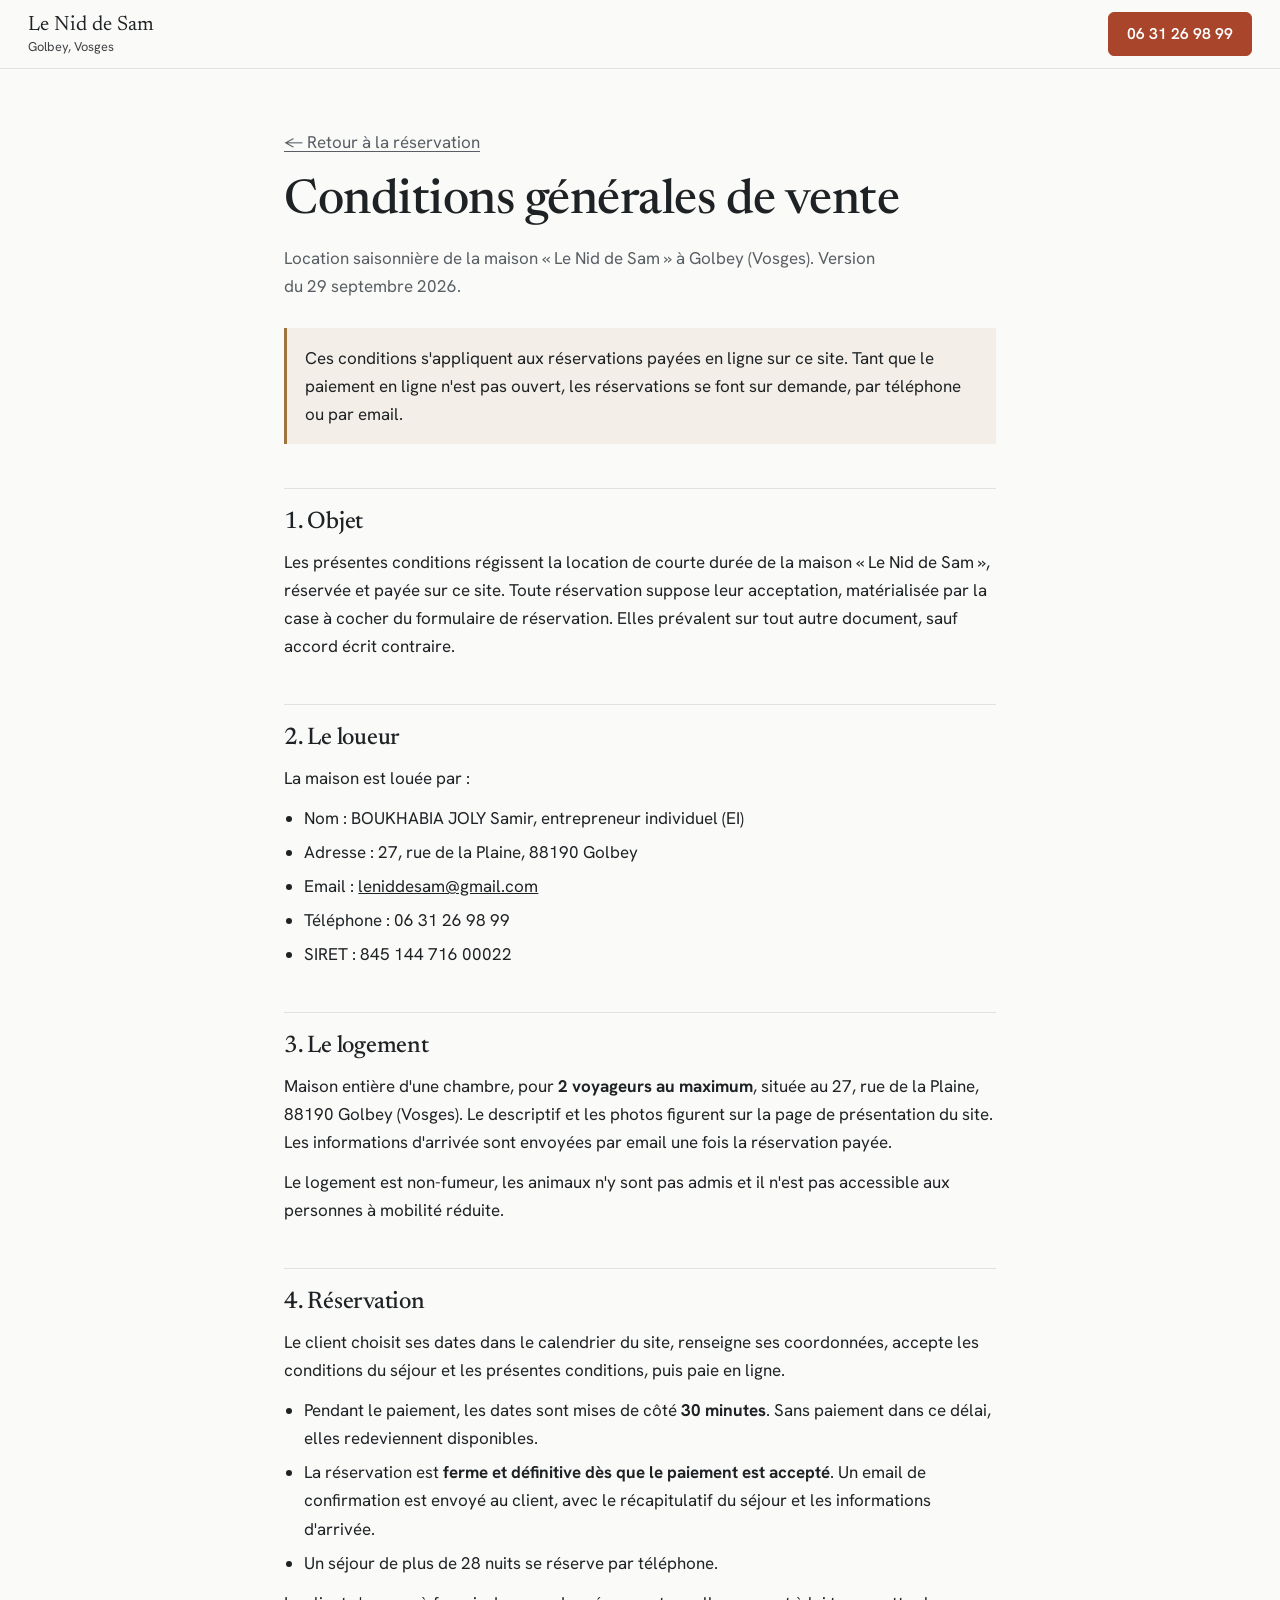
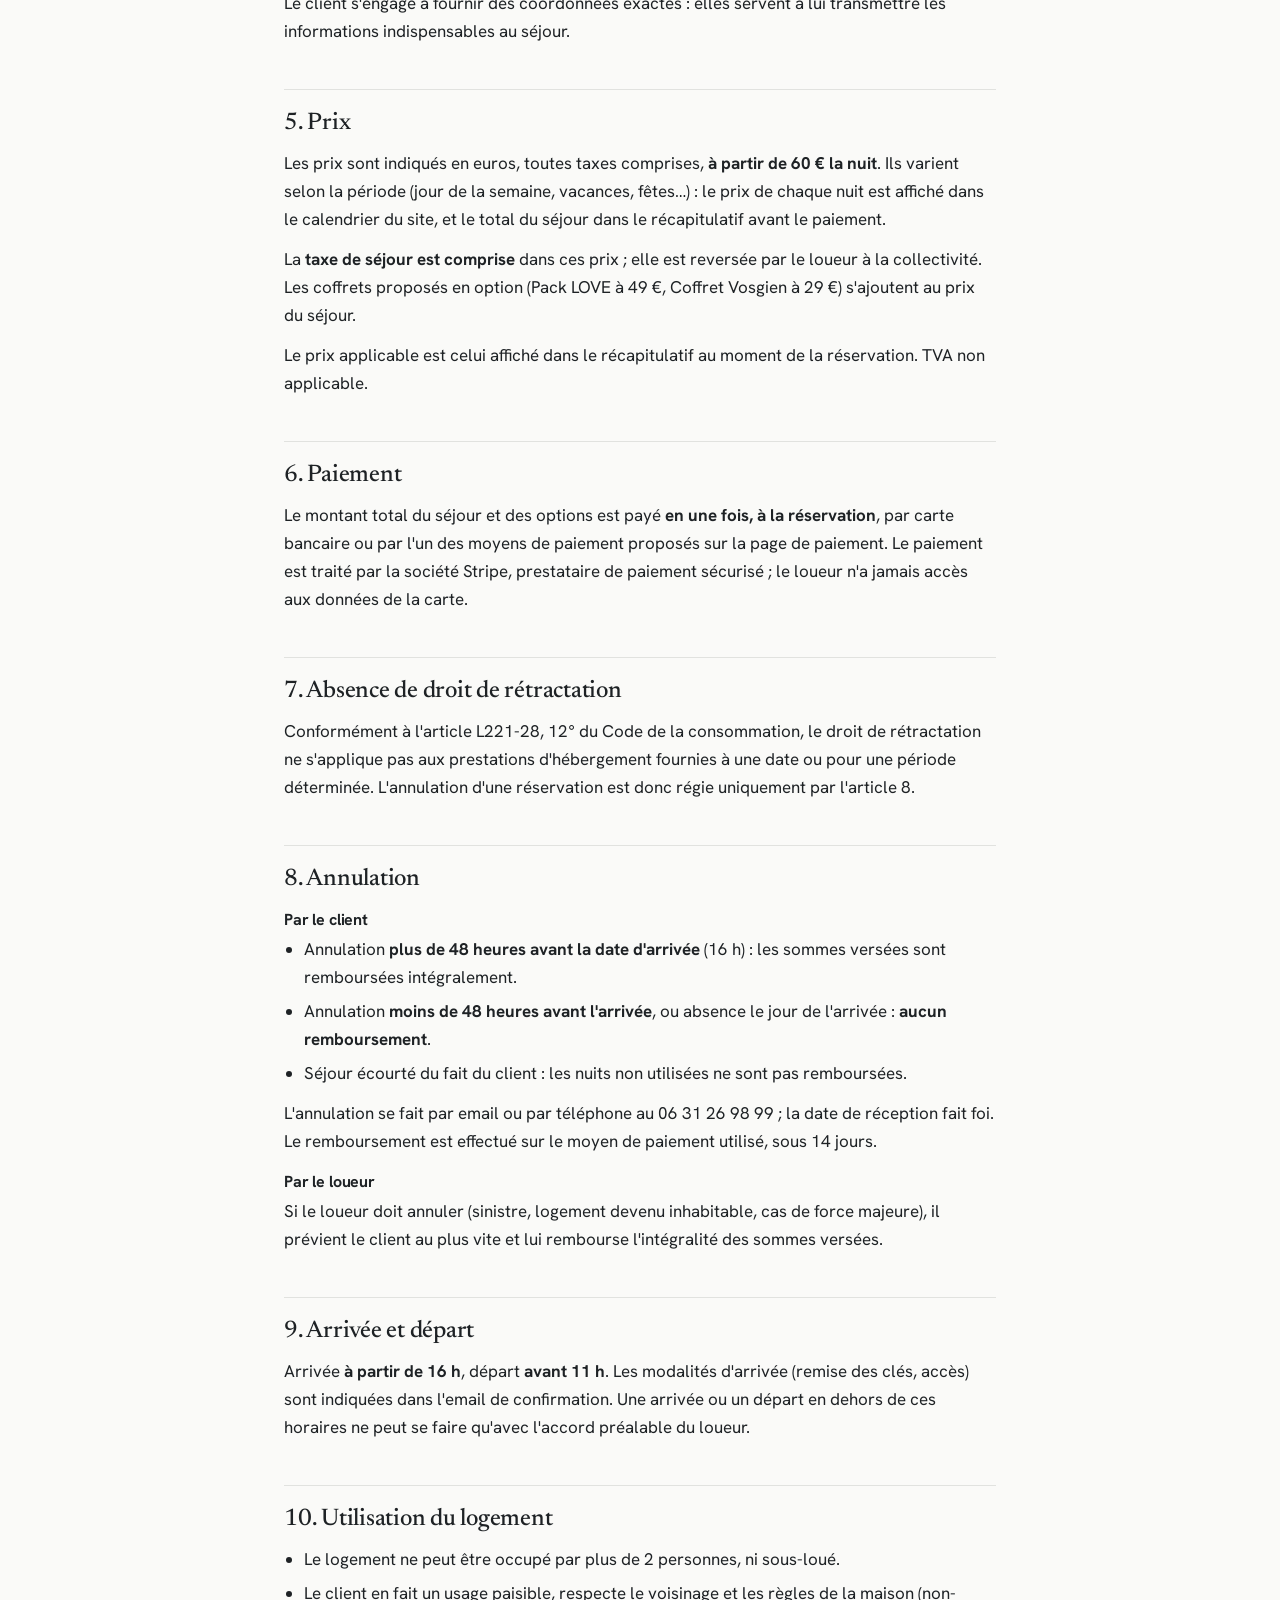
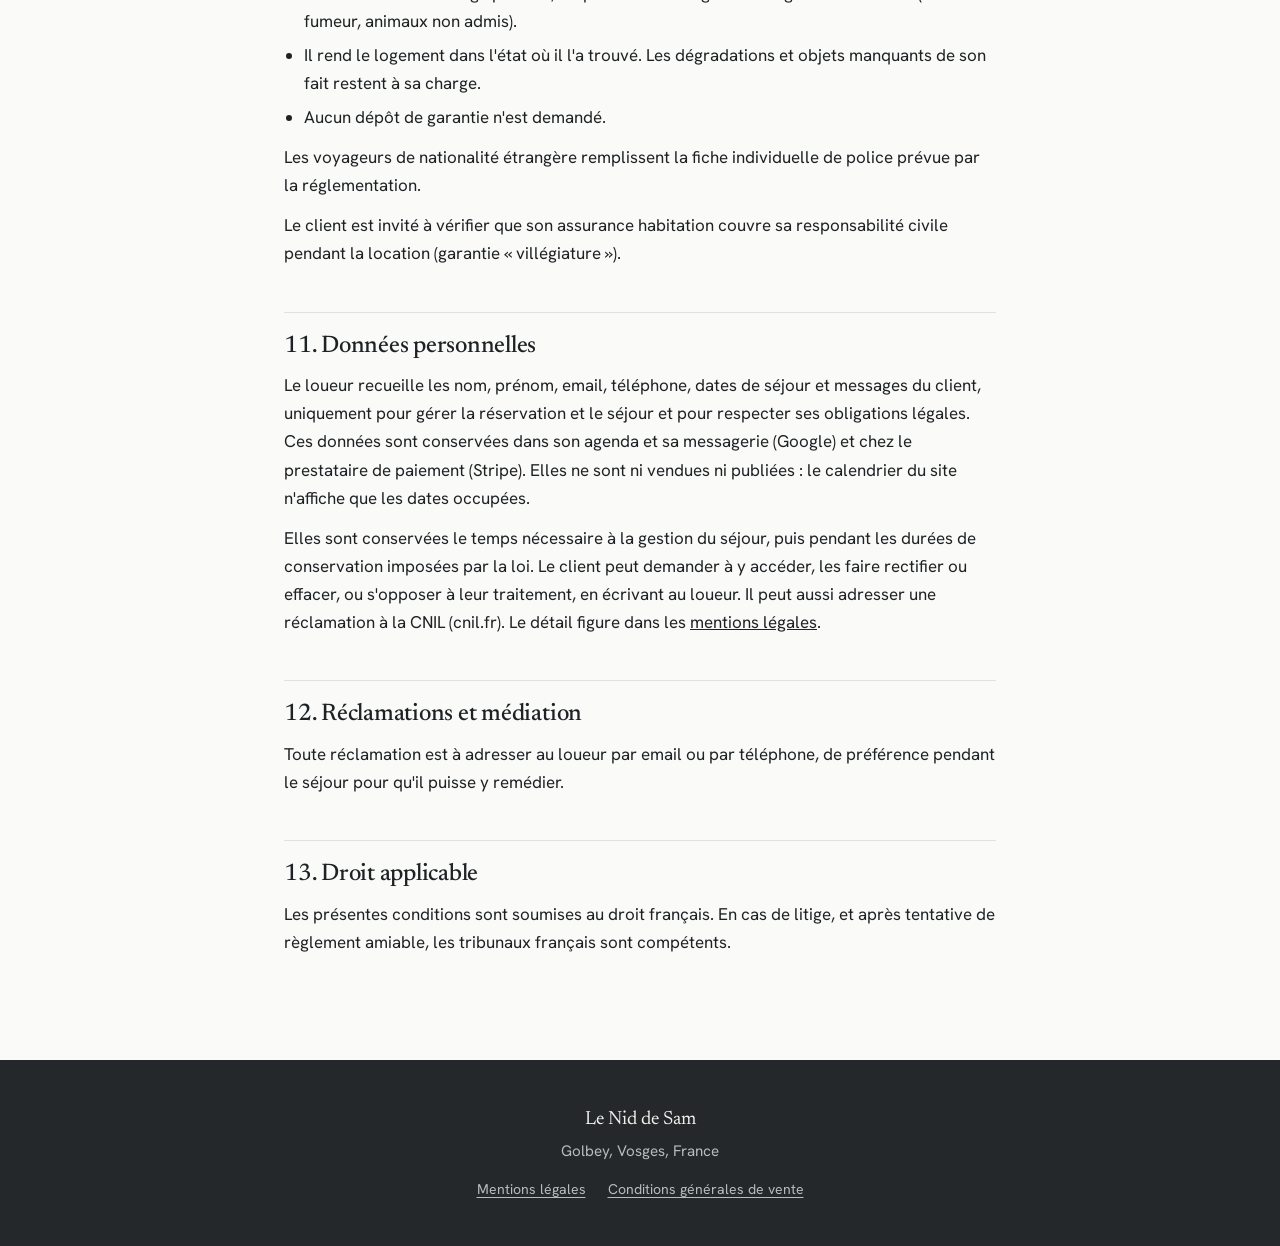
==== cgv.html @ ddf95704 "Conditions générales de vente et mentions légales, liées en pied de page Co-Authored-By: Claude Opus" ====
<!DOCTYPE html>
<html lang="fr">
<head>
<meta charset="UTF-8">
<meta name="viewport" content="width=device-width, initial-scale=1">
<title>Conditions générales de vente — Le Nid de Sam, Golbey</title>
<!-- À COMPLÉTER AVANT D'OUVRIR LE PAIEMENT EN LIGNE : numéro d'enregistrement (article 2) et médiateur (article 12), voir les commentaires ; relecture par un professionnel -->
<meta name="robots" content="noindex, nofollow">
<link rel="icon" href="data:image/svg+xml,<svg xmlns='http://www.w3.org/2000/svg' viewBox='0 0 32 32'><rect width='32' height='32' rx='7' fill='%2324282b'/><path d='M7 15.2 16 8l9 7.2' fill='none' stroke='white' stroke-width='2.4' stroke-linecap='round' stroke-linejoin='round'/><path d='M9.6 14.6V24h12.8v-9.4' fill='none' stroke='white' stroke-width='2.4' stroke-linecap='round' stroke-linejoin='round'/></svg>">
<link rel="preconnect" href="https://fonts.googleapis.com">
<link rel="preconnect" href="https://fonts.gstatic.com" crossorigin>
<link href="https://fonts.googleapis.com/css2?family=Hanken+Grotesk:wght@400;500;600;700&family=Newsreader:opsz,wght@6..72,400;6..72,500;6..72,600&display=swap" rel="stylesheet">
<link rel="stylesheet" href="style.css">
</head>
<body class="page-resa">

<header class="nav scrolled">
  <a class="brand" href="index.html">Le Nid de Sam<small>Golbey, Vosges</small></a>
  <a class="nav-reserver" href="tel:+33631269899" aria-label="Appeler le 06 31 26 98 99">06&nbsp;31&nbsp;26&nbsp;98&nbsp;99</a>
</header>

<main class="resa">
  <article class="wrap legal">
    <a class="retour" href="reservation.html">← Retour à la réservation</a>
    <h1>Conditions générales de vente</h1>
    <p class="lead">Location saisonnière de la maison «&nbsp;Le Nid de Sam&nbsp;» à Golbey (Vosges). Version du 29&nbsp;septembre 2026.</p>

    <p class="avis">Ces conditions s'appliquent aux réservations payées en ligne sur ce site. Tant que le paiement en ligne n'est pas ouvert, les réservations se font sur demande, par téléphone ou par email.</p>

    <h2>1. Objet</h2>
    <p>Les présentes conditions régissent la location de courte durée de la maison «&nbsp;Le Nid de Sam&nbsp;», réservée et payée sur ce site. Toute réservation suppose leur acceptation, matérialisée par la case à cocher du formulaire de réservation. Elles prévalent sur tout autre document, sauf accord écrit contraire.</p>

    <h2>2. Le loueur</h2>
    <p>La maison est louée par :</p>
    <ul>
      <li>Nom&nbsp;: BOUKHABIA JOLY Samir, entrepreneur individuel (EI)</li>
      <li>Adresse&nbsp;: 27, rue de la Plaine, 88190 Golbey</li>
      <li>Email&nbsp;: <a href="mailto:leniddesam@gmail.com">leniddesam@gmail.com</a></li>
      <li>Téléphone&nbsp;: 06 31 26 98 99</li>
      <!-- À AJOUTER : <li>Numéro d'enregistrement du meublé de tourisme (déclaration en mairie de Golbey)&nbsp;: …</li> -->
      <li>SIRET&nbsp;: 845 144 716 00022</li>
    </ul>

    <h2>3. Le logement</h2>
    <p>Maison entière d'une chambre, pour <b>2 voyageurs au maximum</b>, située au 27, rue de la Plaine, 88190 Golbey (Vosges). Le descriptif et les photos figurent sur la page de présentation du site. Les informations d'arrivée sont envoyées par email une fois la réservation payée.</p>
    <p>Le logement est non-fumeur, les animaux n'y sont pas admis et il n'est pas accessible aux personnes à mobilité réduite.</p>

    <h2>4. Réservation</h2>
    <p>Le client choisit ses dates dans le calendrier du site, renseigne ses coordonnées, accepte les conditions du séjour et les présentes conditions, puis paie en ligne.</p>
    <ul>
      <li>Pendant le paiement, les dates sont mises de côté <b>30 minutes</b>. Sans paiement dans ce délai, elles redeviennent disponibles.</li>
      <li>La réservation est <b>ferme et définitive dès que le paiement est accepté</b>. Un email de confirmation est envoyé au client, avec le récapitulatif du séjour et les informations d'arrivée.</li>
      <li>Un séjour de plus de 28 nuits se réserve par téléphone.</li>
    </ul>
    <p>Le client s'engage à fournir des coordonnées exactes&nbsp;: elles servent à lui transmettre les informations indispensables au séjour.</p>

    <h2>5. Prix</h2>
    <p>Les prix sont indiqués en euros, toutes taxes comprises, <b>à partir de 60&nbsp;€ la nuit</b>. Ils varient selon la période (jour de la semaine, vacances, fêtes…)&nbsp;: le prix de chaque nuit est affiché dans le calendrier du site, et le total du séjour dans le récapitulatif avant le paiement.</p>
    <p>La <b>taxe de séjour est comprise</b> dans ces prix&nbsp;; elle est reversée par le loueur à la collectivité. Les coffrets proposés en option (Pack LOVE à 49 €, Coffret Vosgien à 29 €) s'ajoutent au prix du séjour.</p>
    <p>Le prix applicable est celui affiché dans le récapitulatif au moment de la réservation. TVA non applicable.</p>

    <h2>6. Paiement</h2>
    <p>Le montant total du séjour et des options est payé <b>en une fois, à la réservation</b>, par carte bancaire ou par l'un des moyens de paiement proposés sur la page de paiement. Le paiement est traité par la société Stripe, prestataire de paiement sécurisé&nbsp;; le loueur n'a jamais accès aux données de la carte.</p>

    <h2>7. Absence de droit de rétractation</h2>
    <p>Conformément à l'article L221-28, 12° du Code de la consommation, le droit de rétractation ne s'applique pas aux prestations d'hébergement fournies à une date ou pour une période déterminée. L'annulation d'une réservation est donc régie uniquement par l'article 8.</p>

    <h2>8. Annulation</h2>
    <h3>Par le client</h3>
    <ul>
      <li>Annulation <b>plus de 48 heures avant la date d'arrivée</b> (16 h)&nbsp;: les sommes versées sont remboursées intégralement.</li>
      <li>Annulation <b>moins de 48 heures avant l'arrivée</b>, ou absence le jour de l'arrivée&nbsp;: <b>aucun remboursement</b>.</li>
      <li>Séjour écourté du fait du client&nbsp;: les nuits non utilisées ne sont pas remboursées.</li>
    </ul>
    <p>L'annulation se fait par email ou par téléphone au 06 31 26 98 99&nbsp;; la date de réception fait foi. Le remboursement est effectué sur le moyen de paiement utilisé, sous 14 jours.</p>
    <h3>Par le loueur</h3>
    <p>Si le loueur doit annuler (sinistre, logement devenu inhabitable, cas de force majeure), il prévient le client au plus vite et lui rembourse l'intégralité des sommes versées.</p>

    <h2>9. Arrivée et départ</h2>
    <p>Arrivée <b>à partir de 16 h</b>, départ <b>avant 11 h</b>. Les modalités d'arrivée (remise des clés, accès) sont indiquées dans l'email de confirmation. Une arrivée ou un départ en dehors de ces horaires ne peut se faire qu'avec l'accord préalable du loueur.</p>

    <h2>10. Utilisation du logement</h2>
    <ul>
      <li>Le logement ne peut être occupé par plus de 2 personnes, ni sous-loué.</li>
      <li>Le client en fait un usage paisible, respecte le voisinage et les règles de la maison (non-fumeur, animaux non admis).</li>
      <li>Il rend le logement dans l'état où il l'a trouvé. Les dégradations et objets manquants de son fait restent à sa charge.</li>
      <li>Aucun dépôt de garantie n'est demandé.</li>
    </ul>
    <p>Les voyageurs de nationalité étrangère remplissent la fiche individuelle de police prévue par la réglementation.</p>
    <p>Le client est invité à vérifier que son assurance habitation couvre sa responsabilité civile pendant la location (garantie «&nbsp;villégiature&nbsp;»).</p>

    <h2>11. Données personnelles</h2>
    <p>Le loueur recueille les nom, prénom, email, téléphone, dates de séjour et messages du client, uniquement pour gérer la réservation et le séjour et pour respecter ses obligations légales. Ces données sont conservées dans son agenda et sa messagerie (Google) et chez le prestataire de paiement (Stripe). Elles ne sont ni vendues ni publiées&nbsp;: le calendrier du site n'affiche que les dates occupées.</p>
    <p>Elles sont conservées le temps nécessaire à la gestion du séjour, puis pendant les durées de conservation imposées par la loi. Le client peut demander à y accéder, les faire rectifier ou effacer, ou s'opposer à leur traitement, en écrivant au loueur. Il peut aussi adresser une réclamation à la CNIL (cnil.fr). Le détail figure dans les <a href="mentions-legales.html">mentions légales</a>.</p>

    <h2>12. Réclamations et médiation</h2>
    <p>Toute réclamation est à adresser au loueur par email ou par téléphone, de préférence pendant le séjour pour qu'il puisse y remédier.</p>
    <!-- À AJOUTER (obligatoire avant l'ouverture du paiement) : <p>À défaut d'accord, le client consommateur peut recourir gratuitement au médiateur de la consommation&nbsp;: [nom, site internet et adresse du médiateur].</p> -->

    <h2>13. Droit applicable</h2>
    <p>Les présentes conditions sont soumises au droit français. En cas de litige, et après tentative de règlement amiable, les tribunaux français sont compétents.</p>
  </article>
</main>

<footer>
  <div class="brand-foot">Le Nid de Sam</div>
  <div>Golbey, Vosges, France</div>
  <nav class="foot-liens" aria-label="Informations légales"><a href="mentions-legales.html">Mentions légales</a><a href="cgv.html">Conditions générales de vente</a></nav>
</footer>

</body>
</html>
---- style.css ----
/* Le Nid de Sam — styles communs aux pages du site
   (index.html : présentation de la maison ; reservation.html : demande de
   réservation). Les couleurs et les polices sont regroupées dans :root. */

:root {
  /* Piste « Ardoise & chêne » : couleurs tirées de la maison elle-même
     (murs blancs, façades anthracite de la cuisine, chêne, tuile du toit) */
  --bg: #fafaf8;
  --surface: #ffffff;
  --ink: #1e2225;
  --ink-soft: #585e63;
  --wood: #a0743f;          /* chêne */
  --wood-dark: #7a5629;
  --terra: #a8452a;         /* tuile du toit : bouton principal */
  --terra-dark: #8e3920;
  --night: #24282b;         /* anthracite : bandes sombres */
  --night-ink: #f1f0ed;
  --night-soft: #b9bcbd;
  --nuit-accent: #d1a36a;   /* chêne clair, lisible sur l'anthracite */
  --line: #e1e2df;
  --champ: #cfd2d0;         /* bordure des champs et boutons ronds */
  --teinte: #f3efe8;        /* fond d'un choix coché, de l'estimation */
  --radius: 6px;
  --police-titre: 'Newsreader', Georgia, serif;
  --police-texte: 'Hanken Grotesk', system-ui, sans-serif;
}
* { margin: 0; padding: 0; box-sizing: border-box; }
/* Un élément masqué le reste, même si son style lui donne un affichage (flex, grid…) */
[hidden] { display: none !important; }
html { scroll-behavior: smooth; }
body {
  font-family: var(--police-texte);
  background: var(--bg);
  color: var(--ink);
  font-size: 17px;
  line-height: 1.65;
  -webkit-font-smoothing: antialiased;
}
h1, h2, h3 { font-family: var(--police-titre); font-weight: 500; line-height: 1.12; letter-spacing: -.01em; }
img { max-width: 100%; display: block; }
a { color: inherit; }
.wrap { max-width: 1120px; margin: 0 auto; padding: 0 24px; }

/* ---------- Nav ---------- */
header.nav {
  position: fixed; top: 0; left: 0; right: 0; z-index: 100;
  display: flex; align-items: center; justify-content: space-between;
  padding: 18px 28px;
  transition: background .3s ease, box-shadow .3s ease, padding .3s ease;
  color: #fff;
}
header.nav.scrolled {
  background: var(--bg);
  color: var(--ink);
  box-shadow: 0 1px 0 var(--line);
  padding: 12px 28px;
}
.brand { font-family: var(--police-titre); font-size: 1.3rem; text-decoration: none; line-height: 1.2; }
.brand small { display: block; font-family: var(--police-texte); font-size: .8rem; opacity: .85; }
nav.links { display: flex; gap: 28px; margin-left: auto; }
nav.links a {
  text-decoration: none; font-size: .98rem; font-weight: 500;
  padding: 4px 0; border-bottom: 1.5px solid transparent;
  transition: border-color .2s;
}
nav.links a:hover, nav.links a:focus-visible { border-bottom-color: currentColor; }
@media (max-width: 760px) { nav.links { display: none; } }
/* Bouton « Réserver » de l'en-tête : hors du menu, il reste visible sur téléphone */
.nav-reserver {
  margin-left: 28px; text-decoration: none; font-weight: 600; font-size: .98rem;
  padding: 8px 18px; border: 1.5px solid currentColor; border-radius: var(--radius);
  transition: background .2s, color .2s, border-color .2s;
}
.nav-reserver:hover { background: rgba(255, 255, 255, .14); }
header.nav.scrolled .nav-reserver { background: var(--terra); border-color: var(--terra); color: #fff; }
header.nav.scrolled .nav-reserver:hover { background: var(--terra-dark); border-color: var(--terra-dark); }
.nav-reserver:focus-visible { outline: 3px solid currentColor; outline-offset: 3px; }
@media (max-width: 760px) { .nav-reserver { margin-left: auto; padding: 7px 14px; font-size: .92rem; } }

/* ---------- Hero : la photo s'ouvre au défilement ---------- */
/* --p va de 0 (petite vignette) à 1 (plein écran). Valeur par défaut 1 :
   sans JavaScript, le hero s'affiche directement ouvert et lisible. */
/* padding: 0 indispensable — sinon le hero hérite du padding commun aux <section> */
.scroll-hero { position: relative; height: 260svh; padding: 0; }
.sh-stage {
  --p: 1;
  --w0: min(74vw, 330px);
  --h0: min(58svh, 440px);
  --ix: calc((100vw - var(--w0)) / 2 * (1 - var(--p)));
  --iy: calc((100svh - var(--h0)) / 2 * (1 - var(--p)));
  position: sticky; top: 0; height: 100svh;
  overflow: hidden; isolation: isolate; color: #fff;
}
/* Voile sombre en haut : garantit la lisibilité du menu à toutes les étapes */
.sh-stage::before {
  content: ""; position: absolute; top: 0; left: 0; right: 0; height: 190px; z-index: 2;
  background: linear-gradient(to bottom, rgba(14, 16, 17, .58), transparent);
  pointer-events: none;
}
/* Fond d'accueil : vidéo du paysage (remplace l'ancien flou).
   S'efface au fil du défilement, comme le faisait le flou (opacity 1 - p). */
.sh-bg {
  position: absolute; inset: 0; z-index: 0; overflow: hidden;
  background: #121415 url('img/paysage-poster.jpg') center / cover no-repeat;
  /* L'assombrissement est posé ici, sur le conteneur : il s'applique donc de
     façon identique à l'image de repli (poster = 1re image de la vidéo) ET à
     la vidéo. Si la vidéo ne se lance pas, le repli est exactement cette
     première image, au même rendu que la vidéo. */
  filter: brightness(.6) saturate(.95);
  opacity: calc(1 - var(--p));
}
.sh-bg video {
  position: absolute; inset: 0; width: 100%; height: 100%;
  object-fit: cover; object-position: center;
  opacity: 0; transition: opacity .8s ease;
}
.sh-bg video.pret { opacity: 1; }
.sh-media {
  position: absolute; inset: 0; z-index: 1;
  clip-path: inset(var(--iy) var(--ix) var(--iy) var(--ix) round calc(26px * (1 - var(--p))));
  will-change: clip-path;
}
.sh-media img {
  /* --shift décale l'image quand elle est réduite, pour que la vignette
     cadre sur la porte d'entrée (vers 81 % de la largeur de maison.jpg).
     Il revient à 0 en s'ouvrant. Valeur négative = image poussée vers la
     gauche. -34 % centre la porte ; la limite au-delà de laquelle le bord
     droit de l'image entrerait dans la vignette est d'environ -37 % (à
     901 px de large). Sur petits écrans, c'est object-position qui cadre. */
  --shift: -34%;
  width: 100%; height: 100%; object-fit: cover; object-position: 34% 62%;
  transform: translateX(calc(var(--shift) * (1 - var(--p)))) scale(calc(1.12 - .12 * var(--p)));
}
/* Écrans étroits : l'image déborde en largeur, on cadre sur la porte
   d'entrée, dans la partie droite de la photo */
@media (max-width: 900px) { .sh-media img { --shift: 0%; object-position: 95% 62%; } }
.sh-media::after {
  content: ""; position: absolute; inset: 0;
  background: linear-gradient(to top, rgba(16, 18, 19, .86) 0%, rgba(16, 18, 19, .55) 30%, rgba(16, 18, 19, .12) 58%, rgba(16, 18, 19, .28) 100%);
  opacity: var(--p);
}
/* Le texte occupe plus de hauteur sur mobile : voile plus soutenu */
@media (max-width: 760px) {
  .sh-media::after {
    background: linear-gradient(to top, rgba(16, 18, 19, .9) 0%, rgba(16, 18, 19, .72) 40%, rgba(16, 18, 19, .25) 70%, rgba(16, 18, 19, .3) 100%);
  }
}
/* Le nom de la maison, scindé en deux moitiés qui s'écartent */
.sh-titles {
  --split: clamp(150px, 46vw, 660px);
  position: absolute; inset: 0; z-index: 2; pointer-events: none;
  display: flex; align-items: center; justify-content: center;
  gap: calc(14px + var(--split) * var(--p));
  opacity: clamp(0, calc(1 - (var(--p) - .58) * 2.6), 1);
}
.sh-titles span {
  font-family: var(--police-titre); font-weight: 500;
  font-size: clamp(2.1rem, 6.6vw, 5rem); line-height: 1; white-space: nowrap;
  text-shadow: 0 2px 30px rgba(0, 0, 0, .5);
}
.sh-hint {
  position: absolute; z-index: 3; left: 0; right: 0; bottom: 34px; text-align: center;
  font-size: .92rem; color: #ebeae6; opacity: clamp(0, calc(1 - var(--p) * 3.4), 1);
}
.sh-hint svg { width: 18px; height: 18px; margin: 8px auto 0; animation: shBob 2.2s ease-in-out infinite; }
@keyframes shBob { 0%, 100% { transform: translateY(0); } 50% { transform: translateY(7px); } }
.sh-copy {
  --in: clamp(0, calc((var(--p) - .70) * 4), 1);
  position: absolute; z-index: 3; left: 0; right: 0; bottom: 0;
  padding-bottom: clamp(40px, 8svh, 80px);
  opacity: var(--in);
  transform: translateY(calc(26px * (1 - var(--in))));
}
.sh-copy h1 { font-size: clamp(2rem, 4.8vw, 3.4rem); max-width: 16ch; text-wrap: balance; }
.sh-copy p.lede { margin-top: 16px; max-width: 50ch; font-size: 1.08rem; color: #f1f0ed; }
@media (max-width: 760px) { .sh-copy p.lede { display: none; } }
/* Les points clés en une ligne de texte, séparés par des points médians */
.sh-facts { margin-top: 18px; font-size: 1rem; color: #ebeae6; display: flex; flex-wrap: wrap; row-gap: 2px; }
.sh-facts span { white-space: nowrap; }
/* Séparateur après chaque élément (sauf le dernier) : au retour à la ligne,
   il reste en fin de ligne plutôt que d'ouvrir la suivante */
.sh-facts span:not(:last-child)::after { content: "·"; margin: 0 .55em; opacity: .7; }
.sh-copy .cta-row { margin-top: 28px; display: flex; gap: 12px 14px; flex-wrap: wrap; align-items: center; }

.btn {
  display: inline-flex; align-items: center; justify-content: center;
  font-family: var(--police-texte); font-size: 1rem; font-weight: 700;
  text-decoration: none; border: none;
  padding: 15px 28px; min-height: 48px; border-radius: var(--radius); cursor: pointer;
  transition: background .2s ease;
}
.btn-primary { background: var(--terra); color: #fff; }
.btn-primary:hover { background: var(--terra-dark); }
.btn:focus-visible { outline: 3px solid var(--ink); outline-offset: 3px; }
/* Sur la photo sombre de l'accueil, le contour de focus passe en blanc */
.sh-copy .btn:focus-visible, .sh-copy .link-light:focus-visible { outline: 3px solid #fff; outline-offset: 3px; }
/* Action secondaire : un simple lien, pour ne garder qu'un bouton par écran */
.link-light {
  color: #fff; font-weight: 600; text-decoration: underline;
  text-underline-offset: 5px; text-decoration-thickness: 1px;
}
.link-light:hover { text-decoration-thickness: 2px; }
/* Bouton téléphone, à côté de « Réserver » sur la photo de l'accueil */
.btn-tel {
  gap: 10px; color: #fff; border: 1.5px solid rgba(255, 255, 255, .75);
  background: rgba(0, 0, 0, .18); font-variant-numeric: tabular-nums; white-space: nowrap;
}
.btn-tel:hover { background: rgba(255, 255, 255, .14); }
.btn-tel svg { width: 18px; height: 18px; flex: none; }
@media (max-width: 420px) { .sh-copy .cta-row .btn { flex: 1 1 100%; } }

/* ---------- Sections ---------- */
section { padding: 104px 0; }
h2.title { font-size: clamp(1.9rem, 3.6vw, 2.75rem); text-wrap: balance; }
.lead { color: var(--ink-soft); max-width: 60ch; }
/* Apparition douce : ne masque le contenu que si JavaScript tourne */
.js .reveal { opacity: 0; transform: translateY(20px); transition: opacity .6s ease, transform .6s ease; }
.js .reveal.visible { opacity: 1; transform: none; }
@media (prefers-reduced-motion: reduce) {
  html { scroll-behavior: auto; }
  .js .reveal { opacity: 1; transform: none; transition: none; }
  /* Pas d'expansion : le hero est ouvert d'emblée, sur une hauteur d'écran normale */
  .scroll-hero { height: 100svh; }
  .sh-hint svg { animation: none; }
}

/* ---------- Logement ---------- */
.logement { padding-top: 128px; }
.intro { display: grid; grid-template-columns: 5fr 7fr; gap: 64px; align-items: start; }
@media (min-width: 861px) { .intro h2, .contact-grid h2 { max-width: 12ch; } }
.intro p { color: var(--ink-soft); margin-bottom: 16px; max-width: 60ch; }
.intro p:first-child { font-size: 1.2rem; color: var(--ink); }
@media (max-width: 860px) { .intro { grid-template-columns: 1fr; gap: 24px; } }

/* La maison pièce par pièce : une fiche en lignes, sans cartes */
.fiche { margin-top: 80px; border-top: 1px solid var(--ink); }
.fiche h3 { font-size: 1.05rem; font-family: var(--police-texte); font-weight: 700; padding: 18px 0 6px; }
.fiche dl { display: grid; grid-template-columns: 5fr 7fr; column-gap: 64px; }
.fiche dt, .fiche dd { padding: 20px 0; border-bottom: 1px solid var(--line); }
.fiche dt { font-family: var(--police-titre); font-size: 1.3rem; }
.fiche dd { color: var(--ink-soft); }
@media (max-width: 860px) {
  .fiche dl { grid-template-columns: 1fr; }
  .fiche dt { border-bottom: none; padding-bottom: 2px; }
  .fiche dd { padding-top: 0; }
}

/* ---------- Photos ---------- */
.photos { padding-top: 40px; }
.photos-head { display: flex; justify-content: space-between; align-items: baseline; gap: 24px; flex-wrap: wrap; margin-bottom: 28px; }
.photos-head p { color: var(--ink-soft); font-size: .95rem; max-width: 44ch; }
.gallery { display: grid; gap: 36px; }
/* flex-grow proportionnel au ratio de chaque photo, base 0 : toutes les
   photos d'une rangée ont exactement la même hauteur, sans recadrage */
.g-row { display: flex; gap: 16px; align-items: flex-start; }
.g-row .shot { flex: var(--r) 1 0; min-width: 0; }
.shot { margin: 0; display: flex; flex-direction: column; gap: 8px; }
.tile {
  display: block; width: 100%; aspect-ratio: var(--r); overflow: hidden; border-radius: var(--radius);
  border: none; padding: 0; cursor: zoom-in; background: var(--line);
}
.tile img { width: 100%; height: 100%; object-fit: cover; }
.tile:focus-visible { outline: 3px solid var(--terra); outline-offset: 3px; }
.shot figcaption { font-size: .92rem; color: var(--ink-soft); }
/* Téléphone : grille à 2 colonnes, les photos en largeur occupent toute
   la ligne, les photos en hauteur se rangent par deux */
@media (max-width: 760px) {
  .gallery { grid-template-columns: 1fr 1fr; grid-auto-flow: dense; gap: 22px 12px; }
  .g-row { display: contents; }
  .shot.paysage { grid-column: 1 / -1; }
  .shot:not(.paysage) .tile { aspect-ratio: 3 / 4; }
}

/* ---------- Lightbox ---------- */
dialog.lightbox {
  border: none; background: rgba(14, 16, 17, .93); padding: 0;
  width: 100vw; height: 100vh; max-width: 100vw; max-height: 100vh;
}
dialog.lightbox::backdrop { background: rgba(14, 16, 17, .8); }
.lightbox figure {
  width: 100%; height: 100%; display: flex; flex-direction: column; gap: 12px;
  align-items: center; justify-content: center; padding: 64px 72px 24px;
}
.lightbox img { max-width: 100%; max-height: calc(100% - 40px); object-fit: contain; border-radius: 4px; }
.lightbox figcaption { color: #e6e6e3; font-size: .95rem; text-align: center; }
.lightbox .close, .lightbox .nav-lb {
  position: absolute; width: 48px; height: 48px;
  border-radius: 50%; border: 1px solid rgba(255, 255, 255, .4);
  background: rgba(255, 255, 255, .1); color: #fff; font-size: 1.6rem; line-height: 1;
  cursor: pointer; display: grid; place-items: center;
}
.lightbox .close { top: 18px; right: 18px; }
.lightbox .nav-lb { top: 50%; transform: translateY(-50%); font-size: 2rem; padding-bottom: 4px; }
.lightbox .prev { left: 14px; }
.lightbox .next { right: 14px; }
.lightbox .nav-lb[hidden] { display: none; }
.lightbox .close:hover, .lightbox .nav-lb:hover { background: rgba(255, 255, 255, .25); }
@media (max-width: 640px) {
  .lightbox figure { padding: 64px 12px 84px; }
  .lightbox .nav-lb { top: auto; bottom: 18px; transform: none; }
  .lightbox .prev { left: calc(50% - 60px); }
  .lightbox .next { right: calc(50% - 60px); }
}

/* ---------- Coffrets : bande sombre, pour rompre le rythme ---------- */
.coffrets { background: var(--night); color: var(--night-ink); padding: 112px 0; }
.coffrets-grid { display: grid; grid-template-columns: 5fr 7fr; gap: 72px; align-items: start; }
.coffret-photo { margin: 0; display: flex; flex-direction: column; gap: 10px; }
.coffret-photo .tile { aspect-ratio: 3 / 4; }
.coffret-photo figcaption { font-size: .92rem; color: var(--night-soft); }
.coffrets-head p { color: var(--night-soft); max-width: 52ch; margin-top: 18px; }
.offres { margin-top: 44px; border-top: 1px solid rgba(241, 240, 237, .2); }
.offre { padding: 30px 0 30px; }
.offre + .offre { border-top: 1px solid rgba(241, 240, 237, .2); }
.offre-top { display: flex; justify-content: space-between; align-items: baseline; gap: 16px; }
.offre h3 { font-size: 1.75rem; }
.offre .price { font-family: var(--police-titre); font-size: 1.4rem; color: var(--nuit-accent); white-space: nowrap; }
.offre p { color: var(--night-soft); margin-top: 10px; }
.offre ul { margin-top: 18px; padding-left: 1.1em; color: var(--night-ink); }
.offre li { padding: 3px 0; }
.offre li::marker { color: var(--nuit-accent); }
.coffrets .note { margin-top: 8px; color: var(--night-soft); font-size: .95rem; }
.coffrets .note a { color: var(--night-ink); text-underline-offset: 4px; }
@media (max-width: 860px) {
  .coffrets-grid { grid-template-columns: 1fr; gap: 40px; }
  /* Sur téléphone, la photo vient après le texte, près de l'offre qu'elle illustre */
  .coffret-photo { order: 2; }
  .coffret-photo .tile { aspect-ratio: 4 / 5; }
}

/* ---------- Autour : photo et liste côte à côte ---------- */
.autour { padding: 120px 0 104px; }
.around-grid { display: grid; grid-template-columns: 6fr 5fr; gap: 72px; align-items: start; }
.around-grid h2 { margin-bottom: 16px; }
.moselle { margin: 0; }
.moselle img { width: 100%; aspect-ratio: 4 / 5; object-fit: cover; object-position: center 60%; border-radius: var(--radius); }
.moselle figcaption { margin-top: 10px; font-size: .92rem; color: var(--ink-soft); }
ul.spots { list-style: none; margin-top: 36px; border-top: 1px solid var(--line); }
.spot { padding: 18px 0; border-bottom: 1px solid var(--line); }
.spot b { display: block; font-size: 1.05rem; }
.spot span { color: var(--ink-soft); }
@media (max-width: 860px) {
  .around-grid { grid-template-columns: 1fr; gap: 40px; }
  .around-grid .moselle { order: 2; }
  .moselle img { aspect-ratio: 4 / 3; }
}

/* ---------- Infos pratiques ---------- */
.infos { background: var(--surface); padding: 88px 0; border-top: 1px solid var(--line); border-bottom: 1px solid var(--line); }
.info-grid { display: grid; grid-template-columns: repeat(3, 1fr); gap: 36px 40px; margin-top: 40px; }
@media (max-width: 960px) and (min-width: 761px) { .info-grid { grid-template-columns: 1fr 1fr; } }
.info b { display: block; font-size: .95rem; color: var(--ink-soft); font-weight: 500; margin-bottom: 4px; }
.info span { font-family: var(--police-titre); font-size: 1.35rem; }
.info small { display: block; font-size: .95rem; color: var(--ink-soft); margin-top: 4px; }
@media (max-width: 760px) { .info-grid { grid-template-columns: 1fr; gap: 24px; } }
.regles { display: flex; flex-wrap: wrap; gap: 12px 36px; list-style: none; margin-top: 48px; padding-top: 24px; border-top: 1px solid var(--line); }
.regle { display: inline-flex; align-items: center; gap: 10px; }
.regle svg { width: 20px; height: 20px; color: var(--wood-dark); flex: none; }

/* ---------- Disponibilités ---------- */
.dispos { padding: 104px 0 0; }
.dispos-head .lead { margin-top: 14px; }
.cal { position: relative; margin-top: 40px; }
/* Flèches alignées sur la ligne des noms de mois */
.cal-nav { position: absolute; top: -6px; right: 0; display: flex; gap: 8px; }
.cal-btn {
  width: 44px; height: 44px; border-radius: 50%; border: 1px solid var(--champ);
  background: var(--surface); color: var(--ink); font-size: 1.5rem; line-height: 1;
  cursor: pointer; display: grid; place-items: center; padding-bottom: 3px;
}
.cal-btn:hover:not(:disabled) { border-color: var(--wood-dark); }
.cal-btn:disabled { opacity: .35; cursor: default; }
.cal-btn:focus-visible { outline: 3px solid var(--terra); outline-offset: 2px; }
.cal-mois { display: grid; grid-template-columns: 1fr 1fr; gap: 56px; }
.mois { width: 100%; border-collapse: collapse; table-layout: fixed; }
.mois caption {
  text-align: left; font-family: var(--police-titre); font-size: 1.35rem;
  padding: 0 0 16px; text-transform: capitalize;
}
.mois th { font-size: .85rem; font-weight: 600; color: var(--ink-soft); padding-bottom: 8px; }
.mois abbr { text-decoration: none; }
.mois td { padding: 2px; text-align: center; }
.case {
  display: flex; flex-direction: column; align-items: center; justify-content: center;
  height: 52px; border-radius: 4px; line-height: 1.15;
  font-size: .98rem; font-variant-numeric: tabular-nums;
}
/* Prix de la nuit, sous la date (nuits libres uniquement) */
.case .prix { font-size: .74rem; color: var(--ink-soft); margin-top: 3px; white-space: nowrap; }
.case.libre { background: var(--surface); border: 1px solid var(--line); }
.case.pris {
  color: #6f7579; text-decoration: line-through; text-decoration-color: var(--terra);
  background: repeating-linear-gradient(135deg, #eeeeeb 0 5px, #e3e4e1 5px 10px);
}
.case.passe { color: #aeb2b4; }
.case.aujourdhui { box-shadow: inset 0 0 0 2px var(--wood-dark); font-weight: 700; }
.legende {
  margin-top: 20px; font-size: .92rem; color: var(--ink-soft);
  display: flex; flex-wrap: wrap; align-items: center; gap: 10px 24px;
}
.cle { display: inline-flex; align-items: center; gap: 8px; }
.vh { position: absolute; width: 1px; height: 1px; overflow: hidden; clip-path: inset(50%); white-space: nowrap; }
.cle .case { width: 34px; height: 30px; font-size: .85rem; }
/* Page de réservation : dates cliquables dans le calendrier */
button.case { width: 100%; font: inherit; color: inherit; cursor: pointer; padding: 0; }
button.case.libre:hover { border-color: var(--ink); }
button.case:focus-visible { outline: 3px solid var(--terra); outline-offset: 1px; position: relative; z-index: 1; }
.case.entre { background: var(--teinte); border-color: #dfd3bf; }
.case.debut, .case.fin { background: var(--ink); color: #fff; border-color: var(--ink); text-decoration: none; }
.case.debut .prix, .case.fin .prix { color: #c9ccce; }
.cal-choix { margin-top: 14px; min-height: 1.6em; font-weight: 600; }
.dispos-action { margin-top: 28px; }
@media (max-width: 760px) {
  .cal-mois { grid-template-columns: 1fr; }
  .mois:nth-child(2) { display: none; }
  .mois td { padding: 1.5px; }
  .case { height: 48px; font-size: .92rem; }
  .case .prix { font-size: .68rem; margin-top: 2px; }
}

/* ---------- Contact : texte à gauche, formulaire à droite ---------- */
.contact { padding: 112px 0 120px; }
.contact-grid { display: grid; grid-template-columns: 5fr 7fr; gap: 64px; align-items: start; }
.contact-grid h2 { margin-bottom: 16px; }
.contact-grid .lead { margin-bottom: 18px; }
.contact .alt { font-size: .95rem; color: var(--ink-soft); }
.contact-autres { color: var(--ink-soft); margin-bottom: 14px; max-width: 52ch; }
.contact-autres a, .recap a { color: var(--ink); font-weight: 600; text-underline-offset: 3px; }
@media (max-width: 860px) { .contact-grid { grid-template-columns: 1fr; gap: 32px; } }
.form-card { background: var(--surface); border: 1px solid var(--line); border-radius: var(--radius); padding: 36px; }
.form-grid { display: grid; grid-template-columns: 1fr 1fr; gap: 20px; }
.field { display: flex; flex-direction: column; gap: 6px; }
.field.full { grid-column: 1 / -1; }
.field > label, .field > .label { font-size: .95rem; font-weight: 600; color: var(--ink); }
.field label .req { color: var(--terra-dark); }
/* Champs de saisie uniquement : les boutons radio et cases à cocher gardent leur taille */
.field input:not([type="radio"]):not([type="checkbox"]), .field select, .field textarea {
  font-family: var(--police-texte); font-size: 1rem; color: var(--ink);
  background: var(--bg); border: 1px solid var(--champ); border-radius: var(--radius);
  padding: 12px 14px; min-height: 48px; width: 100%;
  transition: border-color .2s, box-shadow .2s;
}
.field textarea { resize: vertical; min-height: 110px; }
.field input:not([type="radio"]):not([type="checkbox"]):focus, .field select:focus, .field textarea:focus {
  outline: none; border-color: var(--wood-dark); box-shadow: 0 0 0 3px rgba(160, 116, 63, .22);
}
.choice-row { display: flex; flex-wrap: wrap; gap: 10px; }
.choice {
  display: flex; align-items: center; gap: 10px; cursor: pointer; flex: 1 1 auto;
  border: 1px solid var(--champ); border-radius: var(--radius); padding: 11px 16px; min-height: 48px;
  background: var(--bg);
  transition: border-color .2s, background .2s;
}
.choice:has(input:checked) { border-color: var(--wood-dark); background: var(--teinte); }
.choice input { accent-color: var(--wood-dark); width: 17px; height: 17px; cursor: pointer; }
.choice b { font-weight: 600; }
.choice small { color: var(--ink-soft); font-size: .92rem; }
.form-card .btn-primary { width: 100%; margin-top: 28px; }
.form-hint { margin-top: 12px; font-size: .92rem; color: var(--ink-soft); }
/* Estimation du séjour, sous les dates */
.estimation {
  grid-column: 1 / -1; margin-top: -4px; padding: 12px 14px;
  background: var(--teinte); border-radius: var(--radius); font-size: .98rem;
}
.estimation b { font-weight: 700; }
.estimation .alerte { display: block; margin-top: 4px; color: var(--terra-dark); font-weight: 600; }
@media (max-width: 640px) { .form-grid { grid-template-columns: 1fr; } .form-card { padding: 24px 18px; } }

footer {
  background: var(--night); color: var(--night-soft);
  padding: 44px 24px; text-align: center; font-size: .95rem;
}
footer .brand-foot { font-family: var(--police-titre); font-size: 1.2rem; color: var(--night-ink); margin-bottom: 4px; }

/* ---------- Page de réservation ---------- */
.page-resa main { padding: 128px 0 104px; }
.retour { display: inline-block; color: var(--ink-soft); text-underline-offset: 3px; margin-bottom: 20px; }
.resa-tete h1 { font-size: clamp(2rem, 4.2vw, 3rem); }
.resa-tete .lead { margin-top: 14px; }
.resa-grille { display: grid; grid-template-columns: 7fr 4fr; gap: 56px; align-items: start; margin-top: 48px; }
@media (max-width: 960px) { .resa-grille { grid-template-columns: 1fr; gap: 40px; } }
.etape { border: none; border-top: 1px solid var(--ink); padding: 26px 0 36px; }
/* Titre d'étape posé sous le trait (et non à cheval dessus, comme le ferait un fieldset) */
.etape legend { float: left; width: 100%; padding: 0; font-family: var(--police-titre); font-size: 1.55rem; }
.etape legend + * { clear: both; }
.etape > p.aide { color: var(--ink-soft); margin: 4px 0 18px; }
.etape .form-grid { margin-top: 20px; }
.resa .cal { margin-top: 44px; }
.conditions {
  display: flex; gap: 12px; align-items: flex-start;
  padding: 16px; border: 1px solid var(--champ); border-radius: var(--radius); background: var(--surface);
}
.conditions input { width: 18px; height: 18px; margin-top: 3px; accent-color: var(--wood-dark); flex: none; cursor: pointer; }
.conditions label { cursor: pointer; font-weight: 600; }
.conditions ul { margin: 6px 0 0 1.1em; color: var(--ink-soft); }
.resa-form > .btn-primary { width: 100%; margin-top: 24px; }
/* Récapitulatif : suit le défilement sur grand écran */
.recap {
  position: sticky; top: 96px;
  background: var(--surface); border: 1px solid var(--line); border-radius: var(--radius); padding: 28px;
}
.recap h2 { font-size: 1.45rem; margin-bottom: 16px; }
.recap dl, .recap-mobile dl { display: grid; grid-template-columns: 1fr auto; gap: 10px 0; }
.recap dt, .recap-mobile dt { color: var(--ink-soft); }
.recap dd, .recap-mobile dd { text-align: right; padding-left: 16px; font-variant-numeric: tabular-nums; }
.recap .total, .recap-mobile .total { border-top: 1px solid var(--ink); padding-top: 12px; margin-top: 4px; font-weight: 700; color: var(--ink); }
.recap .vide, .recap-mobile .vide { color: var(--ink-soft); }
.recap .note-recap { margin-top: 18px; font-size: .92rem; color: var(--ink-soft); }
/* Téléphone et tablette : le récapitulatif s'affiche juste avant le bouton
   d'envoi ; l'encadré de droite ne garde que ses informations pratiques */
.recap-mobile { display: none; }
@media (max-width: 960px) {
  .recap { position: static; }
  .recap h2, .recap #recap-contenu { display: none; }
  .recap .note-recap:first-of-type { margin-top: 0; }
  .recap-mobile {
    display: block; margin-top: 24px; padding: 20px;
    background: var(--surface); border: 1px solid var(--line); border-radius: var(--radius);
  }
  .recap-mobile h3 { font-size: 1.25rem; margin-bottom: 12px; }
}

/* Champ piège anti-robot : hors de l'écran, ignoré par les lecteurs d'écran */
.piege { position: absolute; left: -9999px; width: 1px; height: 1px; overflow: hidden; }
.resa-form .conditions + .conditions { margin-top: 12px; }
.info-retour { margin-top: 18px; }
#bouton-envoi[disabled] { opacity: .6; cursor: wait; }

/* ---------- Page de confirmation (merci.html) ---------- */
.merci { max-width: 720px; }
.merci h1 { font-size: clamp(2rem, 4.2vw, 3rem); }
.merci .lead { margin-top: 14px; }
.merci-recap { display: grid; grid-template-columns: auto 1fr; gap: 10px 28px; margin: 32px 0 0; padding: 22px 0; border-top: 1px solid var(--ink); border-bottom: 1px solid var(--line); }
.merci-recap dt { color: var(--ink-soft); }
.merci-recap dd { font-variant-numeric: tabular-nums; }
.merci-note { margin-top: 16px; font-size: .95rem; color: var(--ink-soft); }
.merci-actions { margin-top: 36px; display: flex; flex-wrap: wrap; align-items: center; gap: 14px 24px; color: var(--ink-soft); }
.merci-actions a:not(.btn) { color: var(--ink); font-weight: 600; text-underline-offset: 3px; }

/* ---------- Conditions générales de vente (cgv.html) ---------- */
.legal { max-width: 760px; }
.legal h1 { font-size: clamp(2rem, 4.2vw, 3rem); }
.legal .lead { margin-top: 14px; }
.legal h2 { font-size: 1.5rem; margin: 44px 0 12px; padding-top: 20px; border-top: 1px solid var(--line); }
.legal h3 { font-family: var(--police-texte); font-size: 1rem; font-weight: 700; margin: 18px 0 6px; }
.legal p + p, .legal ul + p, .legal p + ul { margin-top: 12px; }
.legal ul { margin-left: 1.2em; }
.legal li + li { margin-top: 6px; }
.legal .avis { margin-top: 28px; padding: 16px 18px; border-left: 3px solid var(--wood); background: var(--teinte); }

/* Liens légaux du pied de page */
.foot-liens { display: flex; flex-wrap: wrap; justify-content: center; gap: 6px 22px; margin-top: 14px; font-size: .88rem; }
.foot-liens a { color: var(--night-soft); text-underline-offset: 3px; }
.foot-liens a:hover { color: var(--night-ink); }
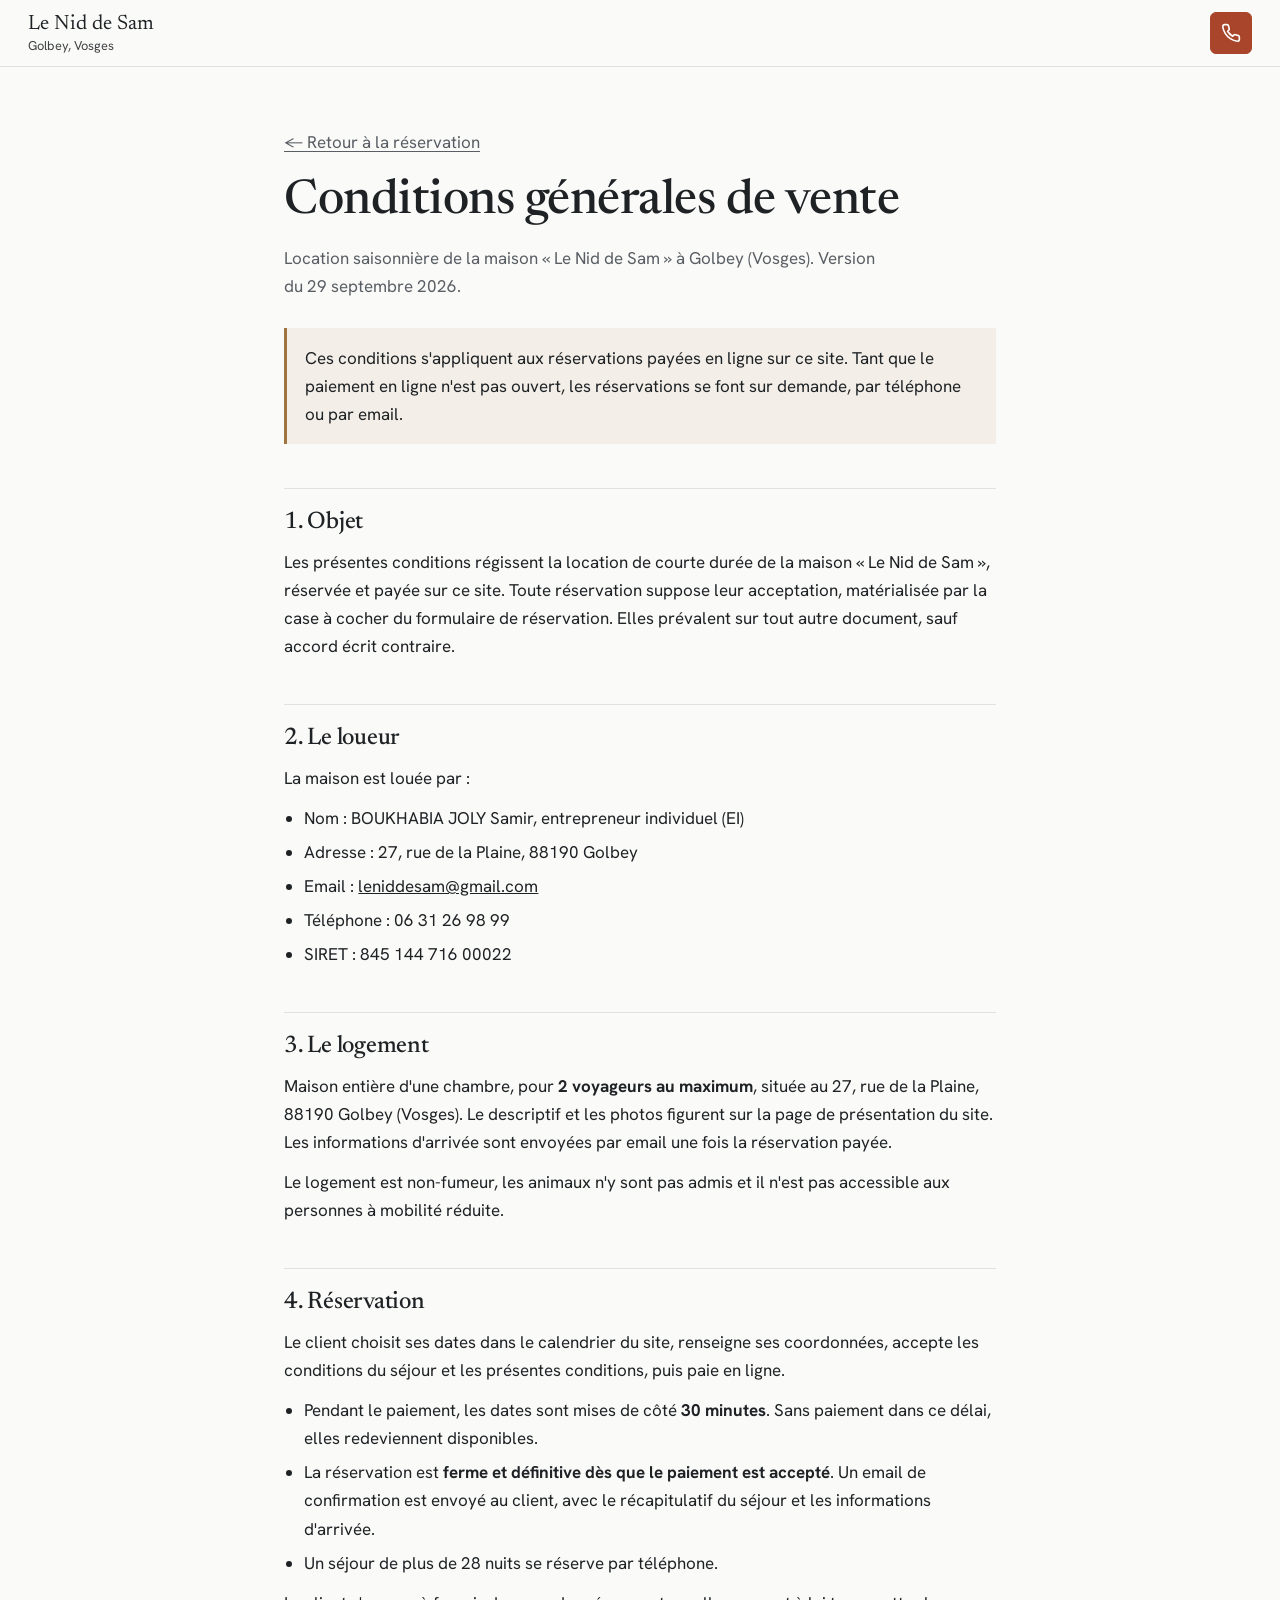
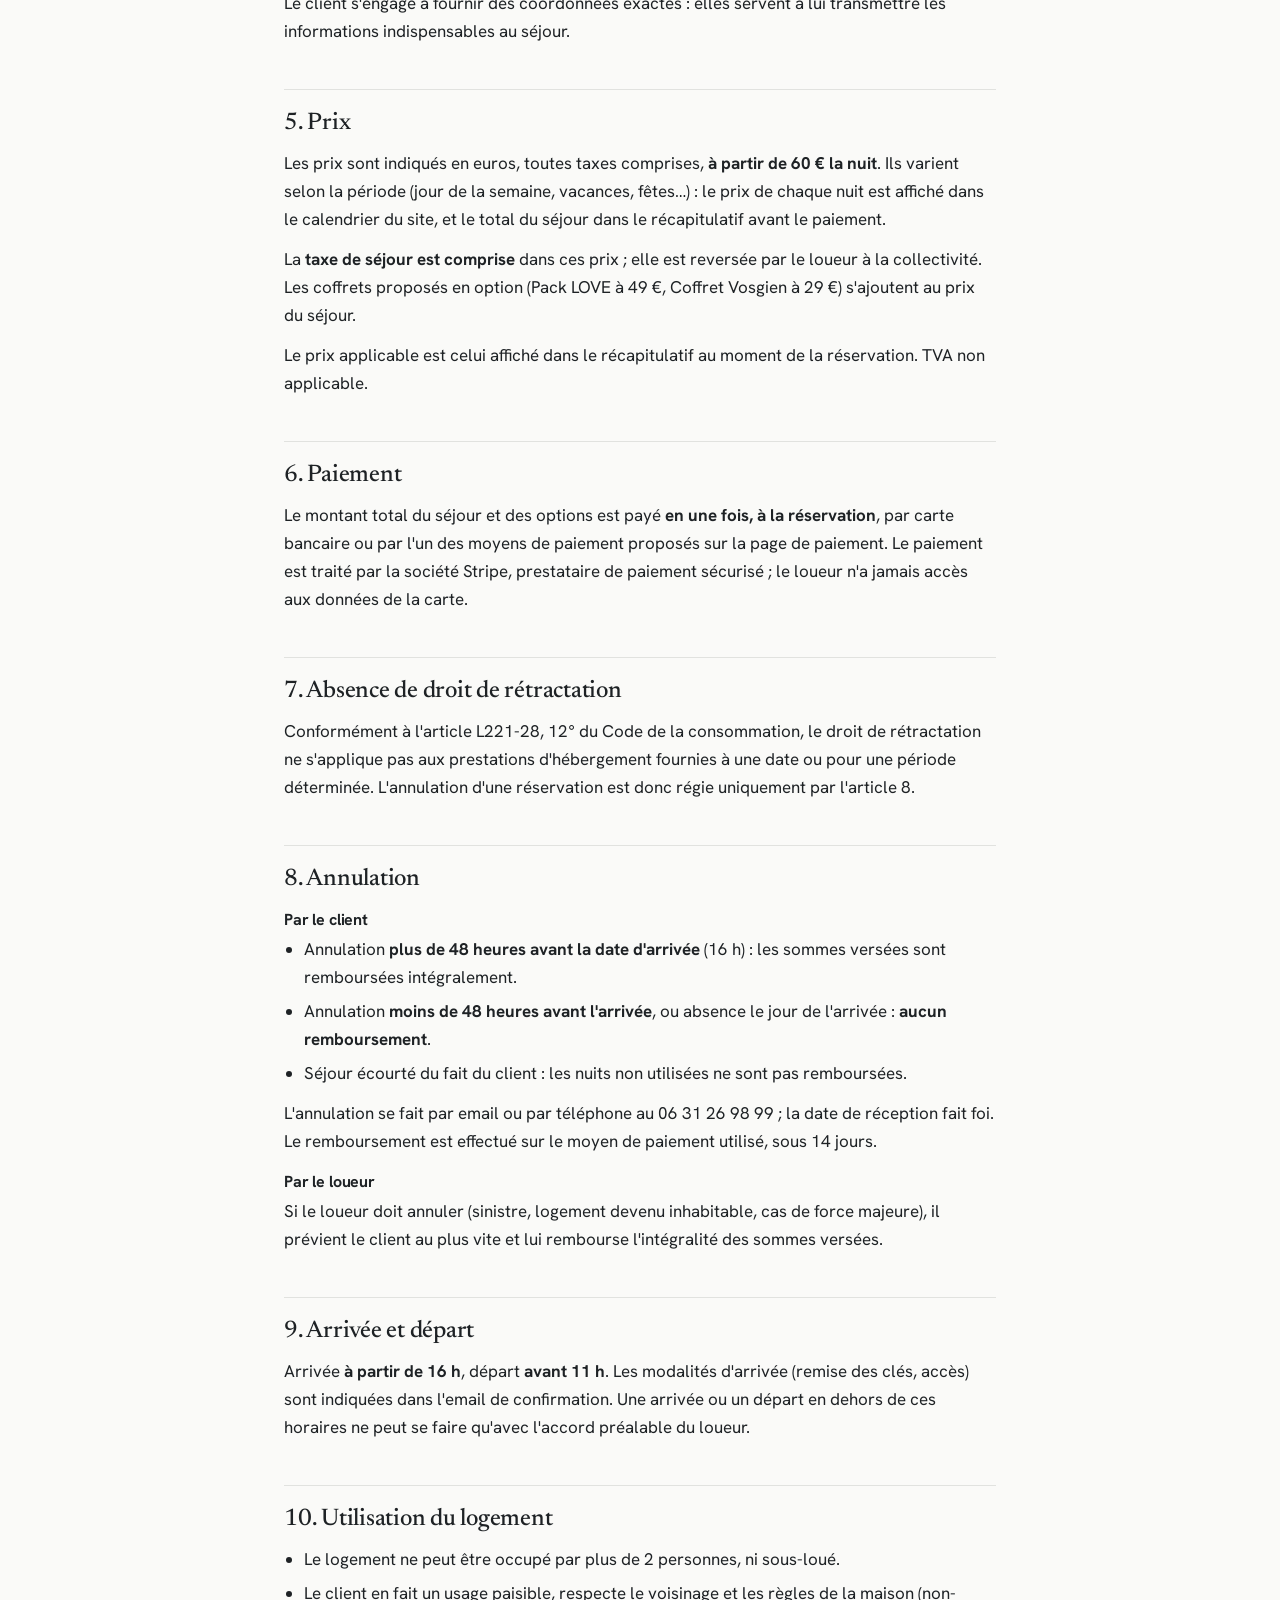
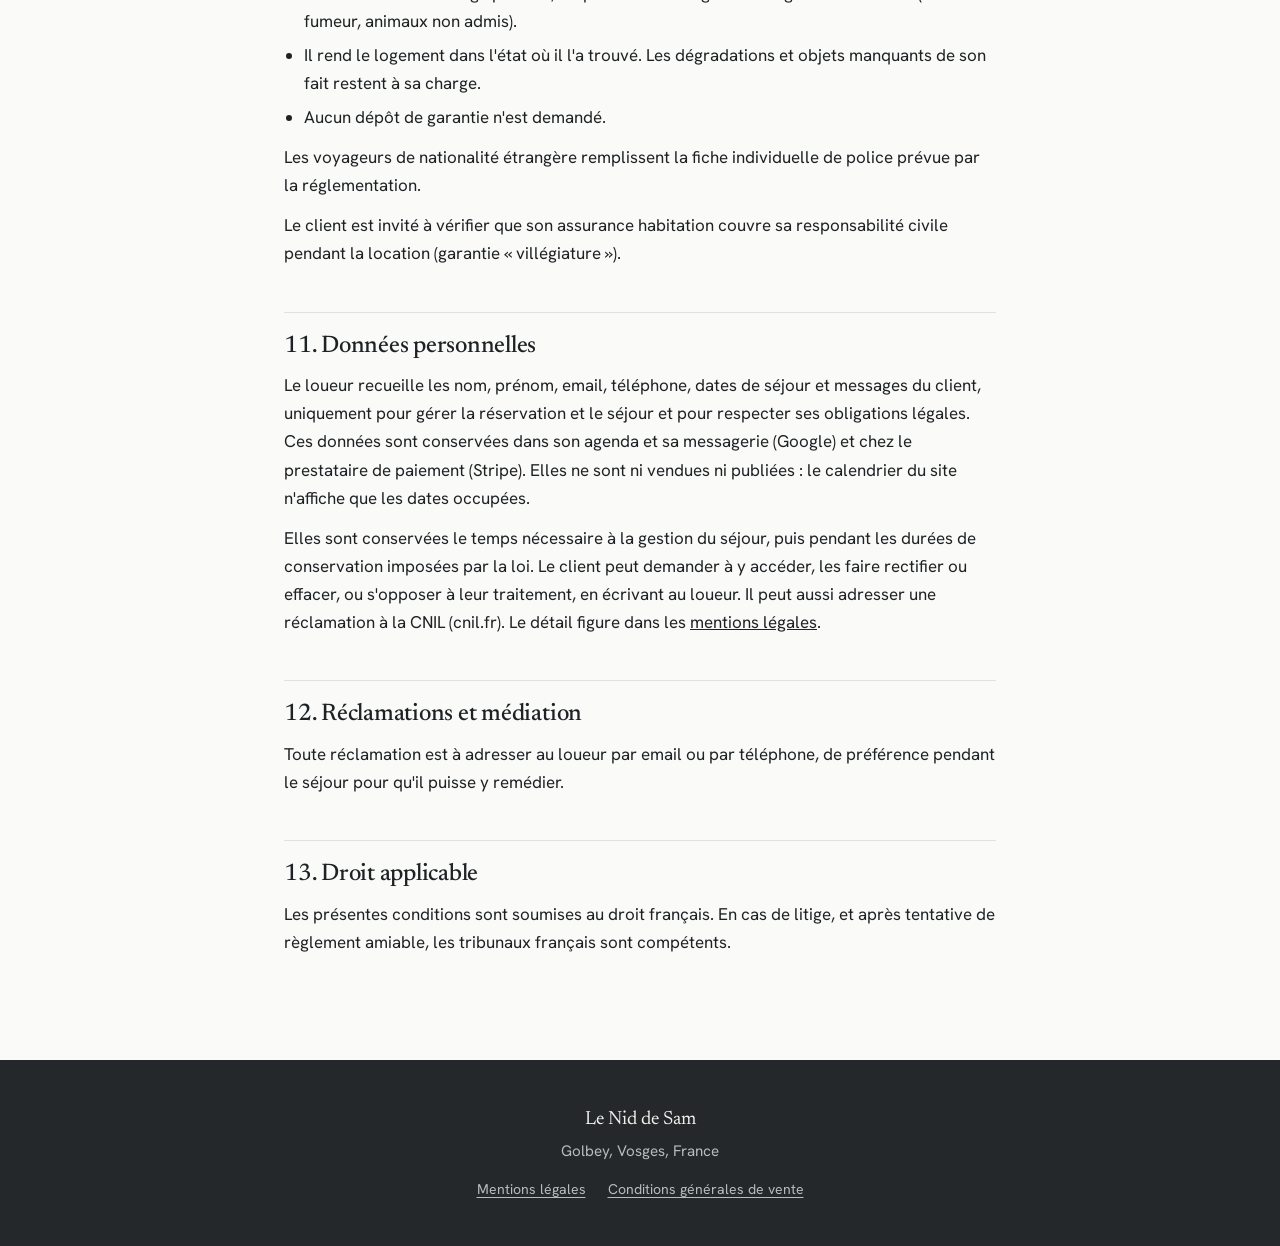
==== commit f0eeaed2: "Boutons téléphone : icône seule à la place du numéro Co-Authored-By: Claude Opus 5.5 <noreply@anthro" ====
--- a/cgv.html
+++ b/cgv.html
@@ -16,7 +16,7 @@
 
 <header class="nav scrolled">
   <a class="brand" href="index.html">Le Nid de Sam<small>Golbey, Vosges</small></a>
-  <a class="nav-reserver" href="tel:+33631269899" aria-label="Appeler le 06 31 26 98 99">06&nbsp;31&nbsp;26&nbsp;98&nbsp;99</a>
+  <a class="nav-reserver nav-tel" href="tel:+33631269899" aria-label="Appeler le 06 31 26 98 99" title="06 31 26 98 99"><svg viewBox="0 0 24 24" fill="none" stroke="currentColor" stroke-width="2" stroke-linecap="round" stroke-linejoin="round" aria-hidden="true"><path d="M22 16.9v3a2 2 0 0 1-2.2 2 19.8 19.8 0 0 1-8.6-3.1 19.5 19.5 0 0 1-6-6A19.8 19.8 0 0 1 2.1 4.2 2 2 0 0 1 4.1 2h3a2 2 0 0 1 2 1.7c.1 1 .4 1.9.7 2.8a2 2 0 0 1-.5 2.1L8 9.9a16 16 0 0 0 6 6l1.3-1.3a2 2 0 0 1 2.1-.4c.9.3 1.8.6 2.8.7a2 2 0 0 1 1.7 2z"/></svg></a>
 </header>
 
 <main class="resa">
--- a/style.css
+++ b/style.css
@@ -76,6 +76,10 @@
 header.nav.scrolled .nav-reserver:hover { background: var(--terra-dark); border-color: var(--terra-dark); }
 .nav-reserver:focus-visible { outline: 3px solid currentColor; outline-offset: 3px; }
 @media (max-width: 760px) { .nav-reserver { margin-left: auto; padding: 7px 14px; font-size: .92rem; } }
+/* Variante téléphone de l'en-tête (pages intérieures) : icône seule */
+.nav-tel { display: inline-flex; align-items: center; justify-content: center; width: 42px; height: 42px; padding: 0; }
+.nav-tel svg { width: 20px; height: 20px; }
+@media (max-width: 760px) { .nav-tel { padding: 0; } }
 
 /* ---------- Hero : la photo s'ouvre au défilement ---------- */
 /* --p va de 0 (petite vignette) à 1 (plein écran). Valeur par défaut 1 :
@@ -200,14 +204,14 @@
   text-underline-offset: 5px; text-decoration-thickness: 1px;
 }
 .link-light:hover { text-decoration-thickness: 2px; }
-/* Bouton téléphone, à côté de « Réserver » sur la photo de l'accueil */
+/* Bouton téléphone (icône seule), à côté de « Réserver » sur la photo de l'accueil */
 .btn-tel {
-  gap: 10px; color: #fff; border: 1.5px solid rgba(255, 255, 255, .75);
-  background: rgba(0, 0, 0, .18); font-variant-numeric: tabular-nums; white-space: nowrap;
+  padding: 0; width: 56px; height: 56px; color: #fff;
+  border: 1.5px solid rgba(255, 255, 255, .75); background: rgba(0, 0, 0, .18);
 }
 .btn-tel:hover { background: rgba(255, 255, 255, .14); }
-.btn-tel svg { width: 18px; height: 18px; flex: none; }
-@media (max-width: 420px) { .sh-copy .cta-row .btn { flex: 1 1 100%; } }
+.btn-tel svg { width: 22px; height: 22px; flex: none; }
+@media (max-width: 420px) { .sh-copy .cta-row .btn-primary { flex: 1 1 auto; } }
 
 /* ---------- Sections ---------- */
 section { padding: 104px 0; }
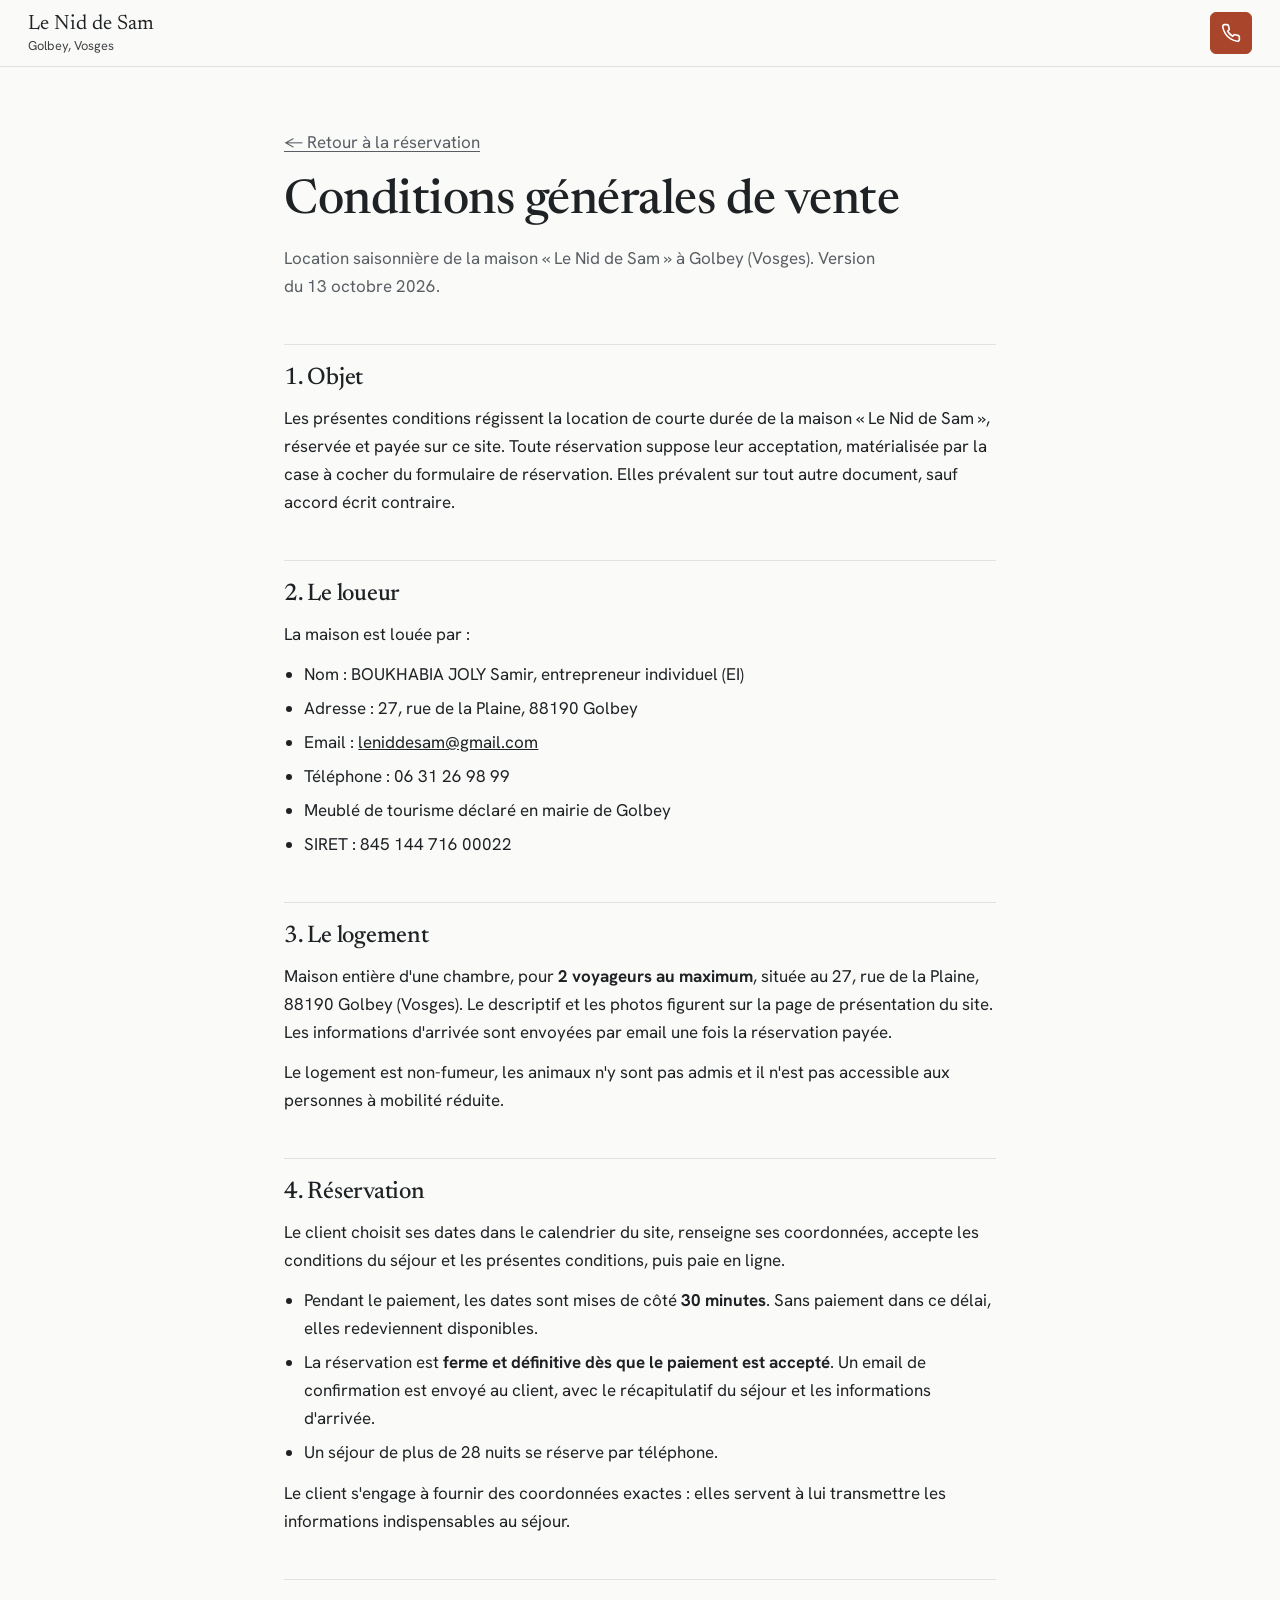
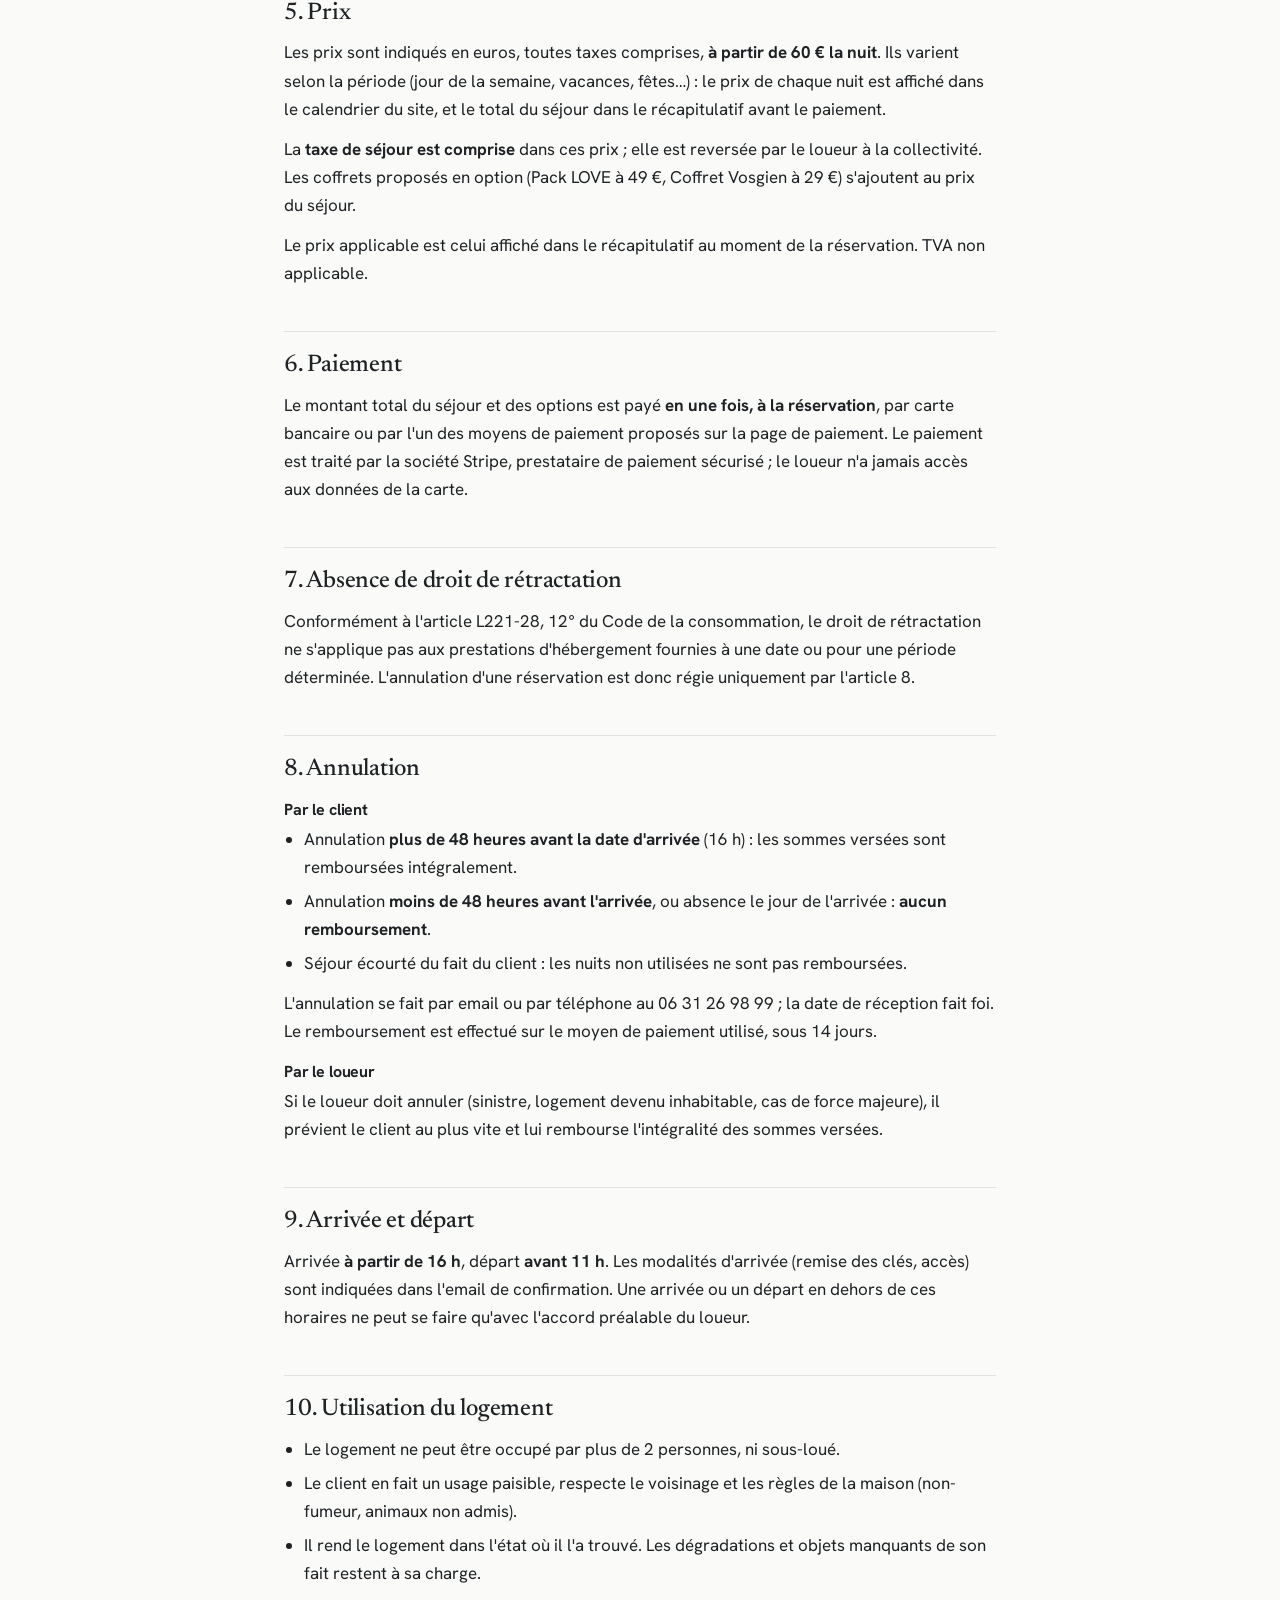
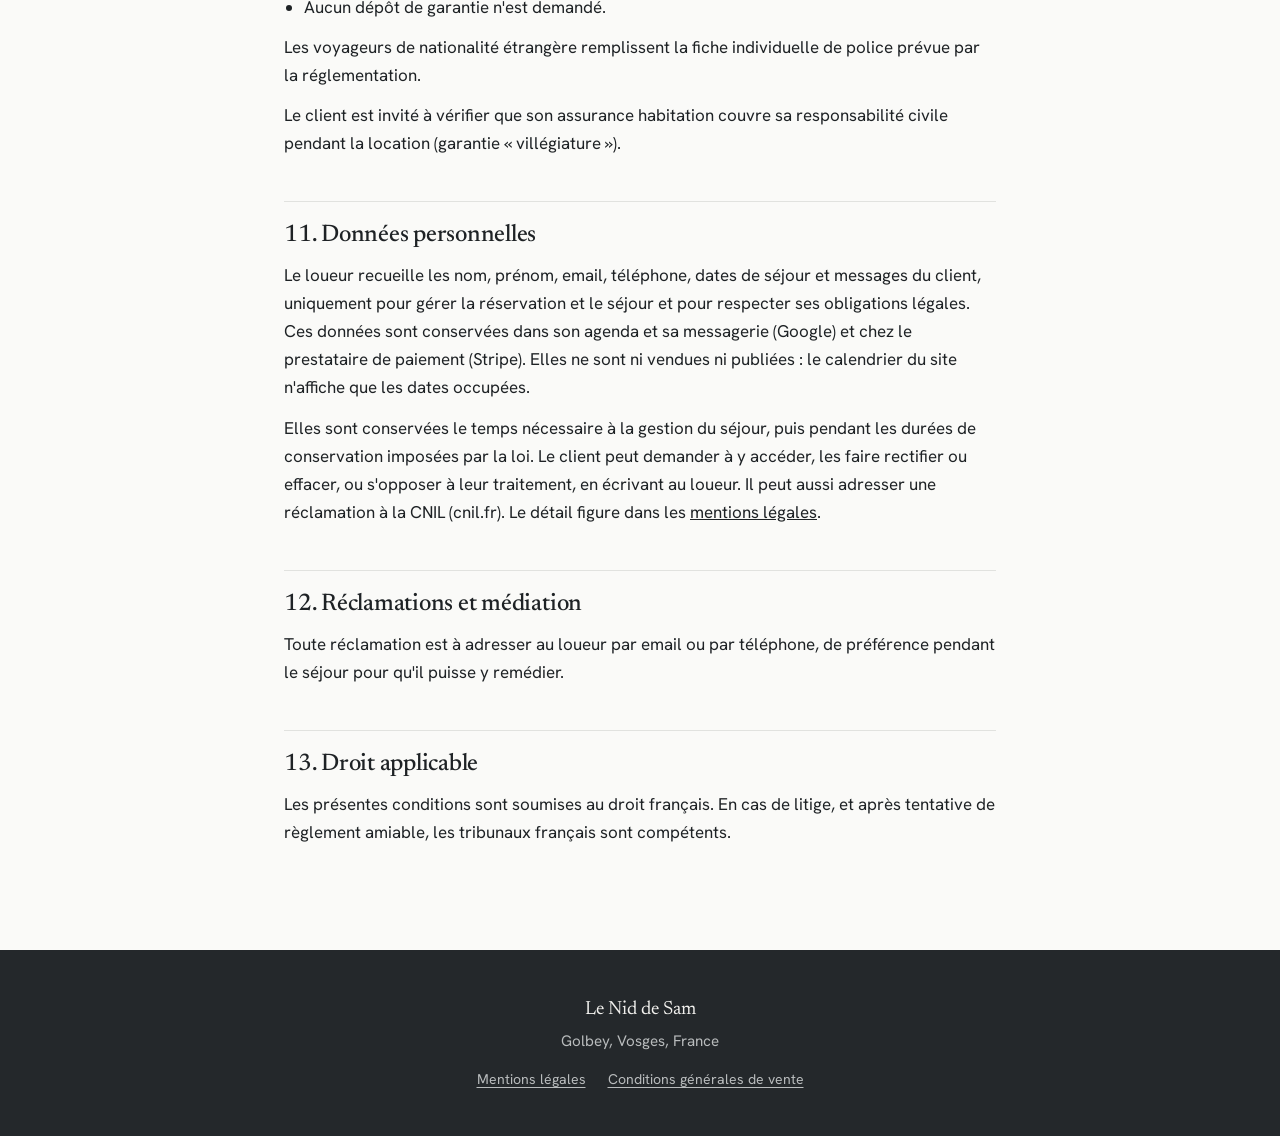
==== commit 64ab5d73: "Mise en ligne : paiement en ligne ouvert, site ouvert aux moteurs de recherche - PAIEMENT_EN_LIGNE =" ====
--- a/cgv.html
+++ b/cgv.html
@@ -4,8 +4,7 @@
 <meta charset="UTF-8">
 <meta name="viewport" content="width=device-width, initial-scale=1">
 <title>Conditions générales de vente — Le Nid de Sam, Golbey</title>
-<!-- À COMPLÉTER AVANT D'OUVRIR LE PAIEMENT EN LIGNE : numéro d'enregistrement (article 2) et médiateur (article 12), voir les commentaires ; relecture par un professionnel -->
-<meta name="robots" content="noindex, nofollow">
+<!-- À COMPLÉTER : médiateur de la consommation (article 12, voir le commentaire) ; numéro d'enregistrement national du meublé de tourisme dès son obtention (article 2) -->
 <link rel="icon" href="data:image/svg+xml,<svg xmlns='http://www.w3.org/2000/svg' viewBox='0 0 32 32'><rect width='32' height='32' rx='7' fill='%2324282b'/><path d='M7 15.2 16 8l9 7.2' fill='none' stroke='white' stroke-width='2.4' stroke-linecap='round' stroke-linejoin='round'/><path d='M9.6 14.6V24h12.8v-9.4' fill='none' stroke='white' stroke-width='2.4' stroke-linecap='round' stroke-linejoin='round'/></svg>">
 <link rel="preconnect" href="https://fonts.googleapis.com">
 <link rel="preconnect" href="https://fonts.gstatic.com" crossorigin>
@@ -23,9 +22,7 @@
   <article class="wrap legal">
     <a class="retour" href="reservation.html">← Retour à la réservation</a>
     <h1>Conditions générales de vente</h1>
-    <p class="lead">Location saisonnière de la maison «&nbsp;Le Nid de Sam&nbsp;» à Golbey (Vosges). Version du 29&nbsp;septembre 2026.</p>
-
-    <p class="avis">Ces conditions s'appliquent aux réservations payées en ligne sur ce site. Tant que le paiement en ligne n'est pas ouvert, les réservations se font sur demande, par téléphone ou par email.</p>
+    <p class="lead">Location saisonnière de la maison «&nbsp;Le Nid de Sam&nbsp;» à Golbey (Vosges). Version du 13&nbsp;octobre 2026.</p>
 
     <h2>1. Objet</h2>
     <p>Les présentes conditions régissent la location de courte durée de la maison «&nbsp;Le Nid de Sam&nbsp;», réservée et payée sur ce site. Toute réservation suppose leur acceptation, matérialisée par la case à cocher du formulaire de réservation. Elles prévalent sur tout autre document, sauf accord écrit contraire.</p>
@@ -37,7 +34,8 @@
       <li>Adresse&nbsp;: 27, rue de la Plaine, 88190 Golbey</li>
       <li>Email&nbsp;: <a href="mailto:leniddesam@gmail.com">leniddesam@gmail.com</a></li>
       <li>Téléphone&nbsp;: 06 31 26 98 99</li>
-      <!-- À AJOUTER : <li>Numéro d'enregistrement du meublé de tourisme (déclaration en mairie de Golbey)&nbsp;: …</li> -->
+      <li>Meublé de tourisme déclaré en mairie de Golbey</li>
+      <!-- Dès l'ouverture du téléservice national : <li>Numéro d'enregistrement du meublé de tourisme&nbsp;: …</li> -->
       <li>SIRET&nbsp;: 845 144 716 00022</li>
     </ul>
 
@@ -95,7 +93,7 @@
 
     <h2>12. Réclamations et médiation</h2>
     <p>Toute réclamation est à adresser au loueur par email ou par téléphone, de préférence pendant le séjour pour qu'il puisse y remédier.</p>
-    <!-- À AJOUTER (obligatoire avant l'ouverture du paiement) : <p>À défaut d'accord, le client consommateur peut recourir gratuitement au médiateur de la consommation&nbsp;: [nom, site internet et adresse du médiateur].</p> -->
+    <!-- À AJOUTER (obligatoire) : <p>À défaut d'accord, le client consommateur peut recourir gratuitement au médiateur de la consommation&nbsp;: [nom, site internet et adresse du médiateur].</p> -->
 
     <h2>13. Droit applicable</h2>
     <p>Les présentes conditions sont soumises au droit français. En cas de litige, et après tentative de règlement amiable, les tribunaux français sont compétents.</p>
--- a/style.css
+++ b/style.css
@@ -550,7 +550,6 @@
 .legal p + p, .legal ul + p, .legal p + ul { margin-top: 12px; }
 .legal ul { margin-left: 1.2em; }
 .legal li + li { margin-top: 6px; }
-.legal .avis { margin-top: 28px; padding: 16px 18px; border-left: 3px solid var(--wood); background: var(--teinte); }
 
 /* Liens légaux du pied de page */
 .foot-liens { display: flex; flex-wrap: wrap; justify-content: center; gap: 6px 22px; margin-top: 14px; font-size: .88rem; }
